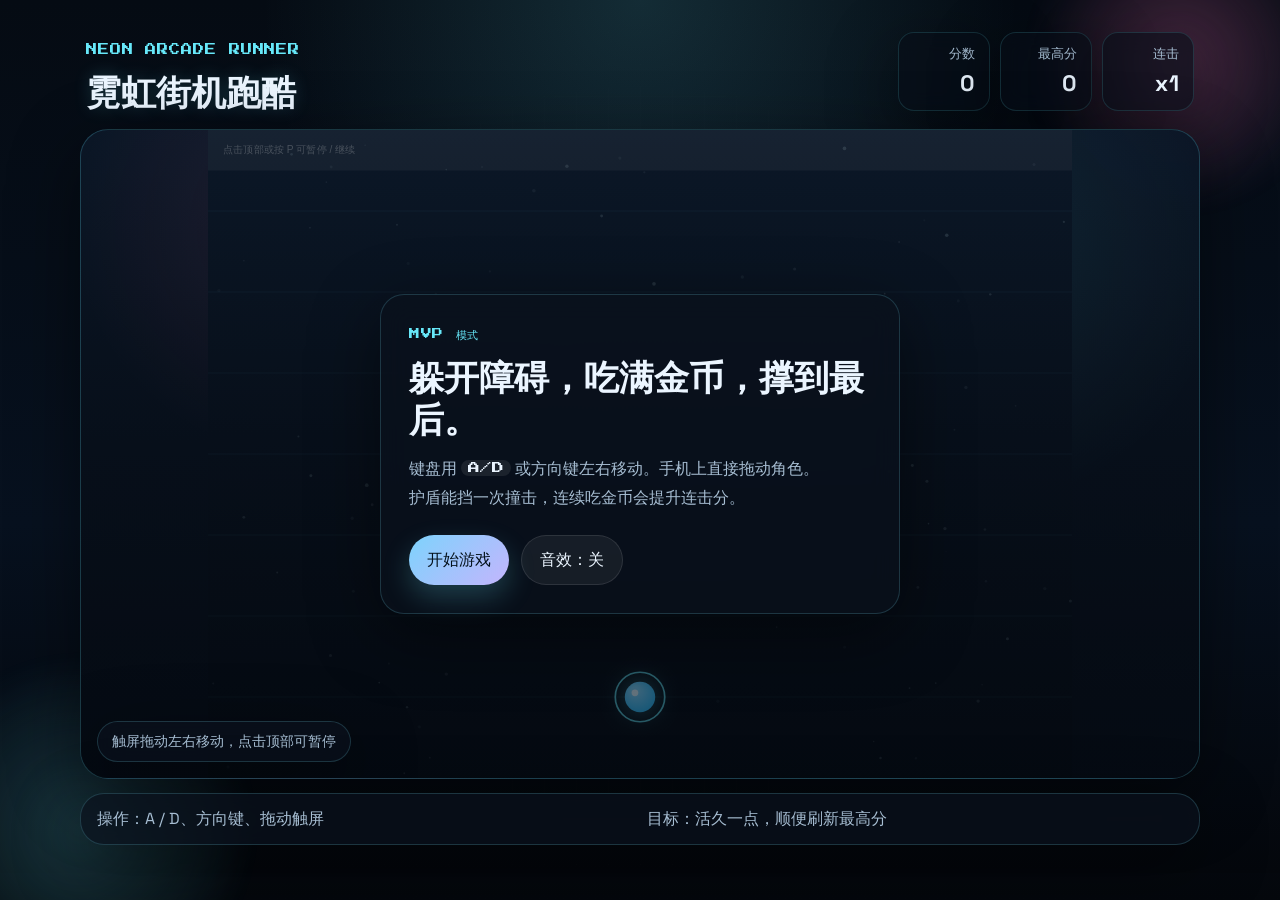
==== index.html @ 7bfcde48 "neon arcade runner" ====
<!doctype html>
<html lang="zh-CN">
  <head>
    <meta charset="UTF-8" />
    <meta name="viewport" content="width=device-width, initial-scale=1.0" />
    <title>霓虹街机跑酷</title>
    <meta
      name="description"
      content="一款轻量的网页小游戏：躲避障碍、收集金币、挑战最高分。"
    />
    <link rel="preconnect" href="https://fonts.googleapis.com" />
    <link rel="preconnect" href="https://fonts.gstatic.com" crossorigin />
    <link
      href="https://fonts.googleapis.com/css2?family=Space+Grotesk:wght@400;500;700&family=Press+Start+2P&display=swap"
      rel="stylesheet"
    />
    <link rel="stylesheet" href="./styles.css" />
    <script defer src="./main.js"></script>
  </head>
  <body>
    <div class="bg-orb orb-a"></div>
    <div class="bg-orb orb-b"></div>
    <div class="bg-grid"></div>

    <main class="shell">
      <section class="hud">
        <div>
          <p class="eyebrow">Neon Arcade Runner</p>
          <h1>霓虹街机跑酷</h1>
        </div>

        <div class="stats">
          <div class="stat">
            <span>分数</span>
            <strong id="score">0</strong>
          </div>
          <div class="stat">
            <span>最高分</span>
            <strong id="best-score">0</strong>
          </div>
          <div class="stat">
            <span>连击</span>
            <strong id="combo">x1</strong>
          </div>
        </div>
      </section>

      <section class="stage">
        <canvas id="game-canvas" aria-label="霓虹街机跑酷游戏画布"></canvas>

        <div class="overlay overlay-visible" id="start-screen">
          <div class="panel glass">
            <p class="panel-tag">MVP 模式</p>
            <h2>躲开障碍，吃满金币，撑到最后。</h2>
            <p class="panel-copy">
              键盘用 <code>A/D</code> 或方向键左右移动。手机上直接拖动角色。
              护盾能挡一次撞击，连续吃金币会提升连击分。
            </p>
            <div class="panel-actions">
              <button class="primary" id="start-button">开始游戏</button>
              <button class="secondary" id="mute-button" type="button">音效：关</button>
            </div>
          </div>
        </div>

        <div class="overlay" id="game-over-screen">
          <div class="panel glass">
            <p class="panel-tag danger">游戏结束</p>
            <h2>这局结束得很快，再来一次。</h2>
            <p class="panel-copy">
              你这局拿到了 <span id="final-score">0</span> 分，最高分仍然是
              <span id="final-best">0</span> 分。
            </p>
            <div class="panel-actions">
              <button class="primary" id="restart-button">再来一局</button>
              <button class="secondary" id="back-button" type="button">返回说明</button>
            </div>
          </div>
        </div>

        <div class="mobile-tip glass">
          触屏拖动左右移动，点击顶部可暂停
        </div>
      </section>

      <section class="footer-hints glass">
        <div>操作：A / D、方向键、拖动触屏</div>
        <div>目标：活久一点，顺便刷新最高分</div>
      </section>
    </main>
  </body>
</html>
---- styles.css ----
:root {
  color-scheme: dark;
  --bg: #07111f;
  --bg-2: #0d1b2d;
  --panel: rgba(10, 17, 29, 0.72);
  --panel-border: rgba(125, 231, 255, 0.18);
  --text: #ebf5ff;
  --muted: #a7bed3;
  --accent: #67e8f9;
  --accent-2: #f472b6;
  --danger: #fb7185;
  --shadow: 0 20px 70px rgba(0, 0, 0, 0.45);
}

* {
  box-sizing: border-box;
}

html,
body {
  margin: 0;
  min-height: 100%;
  background:
    radial-gradient(circle at top, rgba(103, 232, 249, 0.15), transparent 35%),
    linear-gradient(180deg, #050b13 0%, var(--bg) 60%, #04070c 100%);
  color: var(--text);
  font-family: "Space Grotesk", system-ui, sans-serif;
}

body {
  overflow-x: hidden;
}

button {
  font: inherit;
  cursor: pointer;
}

.shell {
  position: relative;
  z-index: 1;
  width: min(1120px, calc(100vw - 24px));
  margin: 0 auto;
  padding: 20px 0 28px;
}

.hud {
  display: flex;
  align-items: end;
  justify-content: space-between;
  gap: 16px;
  padding: 12px 6px 18px;
}

.eyebrow {
  margin: 0 0 10px;
  color: var(--accent);
  font-family: "Press Start 2P", monospace;
  font-size: 0.7rem;
  letter-spacing: 0.08em;
  text-transform: uppercase;
}

h1,
h2,
p {
  margin: 0;
}

h1 {
  font-family: "Press Start 2P", monospace;
  font-size: clamp(1.25rem, 3vw, 2.2rem);
  line-height: 1.3;
  text-shadow: 0 0 18px rgba(103, 232, 249, 0.2);
}

.stats {
  display: grid;
  grid-template-columns: repeat(3, minmax(92px, 1fr));
  gap: 10px;
}

.stat {
  padding: 12px 14px;
  border: 1px solid rgba(103, 232, 249, 0.15);
  border-radius: 16px;
  background: rgba(8, 14, 23, 0.62);
  backdrop-filter: blur(10px);
  box-shadow: var(--shadow);
  text-align: right;
}

.stat span {
  display: block;
  margin-bottom: 6px;
  color: var(--muted);
  font-size: 0.8rem;
}

.stat strong {
  font-size: 1.4rem;
  letter-spacing: 0.02em;
}

.stage {
  position: relative;
  min-height: min(72vh, 820px);
  border: 1px solid rgba(103, 232, 249, 0.2);
  border-radius: 28px;
  overflow: hidden;
  background:
    radial-gradient(circle at 20% 15%, rgba(244, 114, 182, 0.12), transparent 22%),
    radial-gradient(circle at 80% 20%, rgba(103, 232, 249, 0.1), transparent 24%),
    linear-gradient(180deg, rgba(13, 27, 45, 0.95), rgba(6, 11, 20, 0.98));
  box-shadow: var(--shadow);
}

#game-canvas {
  display: block;
  width: 100%;
  height: min(72vh, 820px);
  touch-action: none;
}

.overlay {
  position: absolute;
  inset: 0;
  display: grid;
  place-items: center;
  padding: 20px;
  opacity: 0;
  pointer-events: none;
  transition: opacity 180ms ease;
  background: linear-gradient(180deg, rgba(4, 10, 18, 0.2), rgba(4, 10, 18, 0.6));
}

.overlay-visible {
  opacity: 1;
  pointer-events: auto;
}

.glass {
  border: 1px solid var(--panel-border);
  border-radius: 24px;
  background: var(--panel);
  backdrop-filter: blur(14px);
  box-shadow: var(--shadow);
}

.panel {
  width: min(520px, 100%);
  padding: 28px;
}

.panel-tag {
  display: inline-block;
  margin-bottom: 14px;
  color: var(--accent);
  font-family: "Press Start 2P", monospace;
  font-size: 0.68rem;
  letter-spacing: 0.06em;
}

.panel-tag.danger {
  color: var(--danger);
}

.panel h2 {
  font-size: clamp(1.4rem, 4vw, 2.2rem);
  line-height: 1.2;
}

.panel-copy {
  margin-top: 14px;
  color: var(--muted);
  line-height: 1.8;
}

.panel-copy code {
  padding: 2px 7px;
  border-radius: 999px;
  background: rgba(255, 255, 255, 0.08);
  color: var(--text);
  font-family: "Press Start 2P", monospace;
  font-size: 0.74em;
}

.panel-actions {
  display: flex;
  gap: 12px;
  flex-wrap: wrap;
  margin-top: 22px;
}

.primary,
.secondary {
  border: 0;
  border-radius: 999px;
  padding: 13px 18px;
  transition:
    transform 140ms ease,
    box-shadow 140ms ease,
    background 140ms ease;
}

.primary {
  color: #04111b;
  background: linear-gradient(135deg, #7dd3fc, #c4b5fd);
  box-shadow: 0 12px 28px rgba(103, 232, 249, 0.22);
}

.secondary {
  color: var(--text);
  background: rgba(255, 255, 255, 0.06);
  border: 1px solid rgba(255, 255, 255, 0.1);
}

.primary:hover,
.secondary:hover {
  transform: translateY(-1px);
}

.mobile-tip {
  position: absolute;
  left: 16px;
  bottom: 16px;
  padding: 10px 14px;
  color: var(--muted);
  font-size: 0.9rem;
}

.footer-hints {
  display: grid;
  grid-template-columns: repeat(2, minmax(0, 1fr));
  gap: 14px;
  margin-top: 14px;
  padding: 14px 16px;
  color: var(--muted);
}

.bg-orb {
  position: fixed;
  z-index: 0;
  border-radius: 50%;
  filter: blur(16px);
  opacity: 0.8;
  pointer-events: none;
}

.orb-a {
  top: -80px;
  right: -40px;
  width: 280px;
  height: 280px;
  background: radial-gradient(circle, rgba(244, 114, 182, 0.35), rgba(244, 114, 182, 0.05) 65%, transparent 100%);
}

.orb-b {
  left: -80px;
  bottom: -90px;
  width: 320px;
  height: 320px;
  background: radial-gradient(circle, rgba(103, 232, 249, 0.26), rgba(103, 232, 249, 0.05) 66%, transparent 100%);
}

.bg-grid {
  position: fixed;
  inset: 0;
  z-index: 0;
  pointer-events: none;
  opacity: 0.18;
  background-image:
    linear-gradient(rgba(255, 255, 255, 0.06) 1px, transparent 1px),
    linear-gradient(90deg, rgba(255, 255, 255, 0.06) 1px, transparent 1px);
  background-size: 32px 32px;
  mask-image: radial-gradient(circle at center, black 30%, transparent 85%);
}

@media (max-width: 780px) {
  .hud {
    display: block;
  }

  .stats {
    grid-template-columns: repeat(3, minmax(0, 1fr));
    margin-top: 14px;
  }

  .footer-hints {
    grid-template-columns: 1fr;
  }

  .panel {
    padding: 22px;
  }
}

@media (max-width: 560px) {
  .shell {
    width: min(100vw - 16px, 1120px);
    padding-top: 12px;
  }

  .stats {
    gap: 8px;
  }

  .stat {
    padding: 10px 12px;
  }

  .mobile-tip {
    font-size: 0.78rem;
  }
}
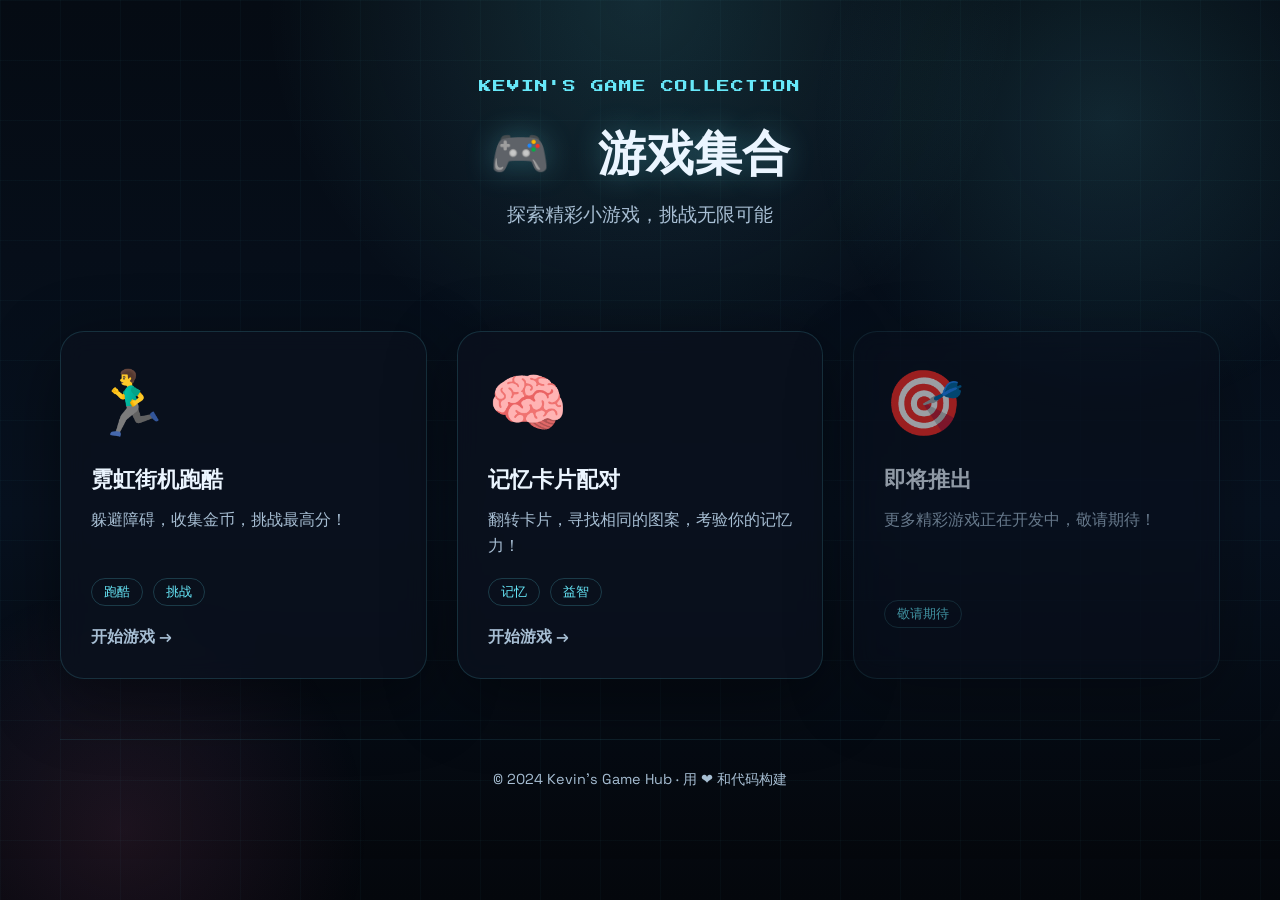
==== commit d74af647: "更新项目结构：添加游戏平台首页和记忆配对游戏" ====
--- a/index.html
+++ b/index.html
@@ -3,10 +3,10 @@
   <head>
     <meta charset="UTF-8" />
     <meta name="viewport" content="width=device-width, initial-scale=1.0" />
-    <title>霓虹街机跑酷</title>
+    <title>Kevin's Game Hub - 游戏集合</title>
     <meta
       name="description"
-      content="一款轻量的网页小游戏：躲避障碍、收集金币、挑战最高分。"
+      content="探索多种好玩的小游戏，挑战自我，享受快乐时光。"
     />
     <link rel="preconnect" href="https://fonts.googleapis.com" />
     <link rel="preconnect" href="https://fonts.gstatic.com" crossorigin />
@@ -14,8 +14,7 @@
       href="https://fonts.googleapis.com/css2?family=Space+Grotesk:wght@400;500;700&family=Press+Start+2P&display=swap"
       rel="stylesheet"
     />
-    <link rel="stylesheet" href="./styles.css" />
-    <script defer src="./main.js"></script>
+    <link rel="stylesheet" href="styles.css" />
   </head>
   <body>
     <div class="bg-orb orb-a"></div>
@@ -23,70 +22,51 @@
     <div class="bg-grid"></div>
 
     <main class="shell">
-      <section class="hud">
-        <div>
-          <p class="eyebrow">Neon Arcade Runner</p>
-          <h1>霓虹街机跑酷</h1>
-        </div>
+      <header class="hero">
+        <p class="eyebrow">Kevin's Game Collection</p>
+        <h1>🎮 游戏集合</h1>
+        <p class="subtitle">探索精彩小游戏，挑战无限可能</p>
+      </header>
 
-        <div class="stats">
-          <div class="stat">
-            <span>分数</span>
-            <strong id="score">0</strong>
+      <section class="games-grid">
+        <!-- 霓虹跑酷 -->
+        <a href="games/neon-runner/index.html" class="game-card">
+          <div class="card-icon">🏃‍♂️</div>
+          <h2>霓虹街机跑酷</h2>
+          <p>躲避障碍，收集金币，挑战最高分！</p>
+          <div class="card-tags">
+            <span class="tag">跑酷</span>
+            <span class="tag">挑战</span>
           </div>
-          <div class="stat">
-            <span>最高分</span>
-            <strong id="best-score">0</strong>
+          <span class="play-btn">开始游戏 →</span>
+        </a>
+
+        <!-- 记忆配对 -->
+        <a href="games/memory-match/index.html" class="game-card">
+          <div class="card-icon">🧠</div>
+          <h2>记忆卡片配对</h2>
+          <p>翻转卡片，寻找相同的图案，考验你的记忆力！</p>
+          <div class="card-tags">
+            <span class="tag">记忆</span>
+            <span class="tag">益智</span>
           </div>
-          <div class="stat">
-            <span>连击</span>
-            <strong id="combo">x1</strong>
+          <span class="play-btn">开始游戏 →</span>
+        </a>
+
+        <!-- 更多游戏占位 -->
+        <div class="game-card coming-soon">
+          <div class="card-icon">🎯</div>
+          <h2>即将推出</h2>
+          <p>更多精彩游戏正在开发中，敬请期待！</p>
+          <div class="card-tags">
+            <span class="tag">敬请期待</span>
           </div>
         </div>
       </section>
 
-      <section class="stage">
-        <canvas id="game-canvas" aria-label="霓虹街机跑酷游戏画布"></canvas>
-
-        <div class="overlay overlay-visible" id="start-screen">
-          <div class="panel glass">
-            <p class="panel-tag">MVP 模式</p>
-            <h2>躲开障碍，吃满金币，撑到最后。</h2>
-            <p class="panel-copy">
-              键盘用 <code>A/D</code> 或方向键左右移动。手机上直接拖动角色。
-              护盾能挡一次撞击，连续吃金币会提升连击分。
-            </p>
-            <div class="panel-actions">
-              <button class="primary" id="start-button">开始游戏</button>
-              <button class="secondary" id="mute-button" type="button">音效：关</button>
-            </div>
-          </div>
-        </div>
-
-        <div class="overlay" id="game-over-screen">
-          <div class="panel glass">
-            <p class="panel-tag danger">游戏结束</p>
-            <h2>这局结束得很快，再来一次。</h2>
-            <p class="panel-copy">
-              你这局拿到了 <span id="final-score">0</span> 分，最高分仍然是
-              <span id="final-best">0</span> 分。
-            </p>
-            <div class="panel-actions">
-              <button class="primary" id="restart-button">再来一局</button>
-              <button class="secondary" id="back-button" type="button">返回说明</button>
-            </div>
-          </div>
-        </div>
-
-        <div class="mobile-tip glass">
-          触屏拖动左右移动，点击顶部可暂停
-        </div>
-      </section>
-
-      <section class="footer-hints glass">
-        <div>操作：A / D、方向键、拖动触屏</div>
-        <div>目标：活久一点，顺便刷新最高分</div>
-      </section>
+      <footer class="footer">
+        <p>© 2024 Kevin's Game Hub · 用 ❤️ 和代码构建</p>
+      </footer>
     </main>
   </body>
 </html>
--- a/styles.css
+++ b/styles.css
@@ -31,285 +31,206 @@
   overflow-x: hidden;
 }
 
-button {
-  font: inherit;
-  cursor: pointer;
-}
-
 .shell {
   position: relative;
   z-index: 1;
-  width: min(1120px, calc(100vw - 24px));
+  width: min(1200px, calc(100vw - 24px));
   margin: 0 auto;
-  padding: 20px 0 28px;
-}
-
-.hud {
-  display: flex;
-  align-items: end;
-  justify-content: space-between;
-  gap: 16px;
-  padding: 12px 6px 18px;
+  padding: 40px 20px;
+}
+
+/* Hero Section */
+.hero {
+  text-align: center;
+  margin-bottom: 60px;
+  padding: 40px 20px;
 }
 
 .eyebrow {
-  margin: 0 0 10px;
+  margin: 0 0 20px;
   color: var(--accent);
   font-family: "Press Start 2P", monospace;
-  font-size: 0.7rem;
+  font-size: 0.8rem;
   letter-spacing: 0.08em;
   text-transform: uppercase;
 }
 
-h1,
-h2,
-p {
+h1 {
+  margin: 0 0 20px;
+  font-family: "Press Start 2P", monospace;
+  font-size: clamp(1.5rem, 5vw, 3rem);
+  line-height: 1.4;
+  text-shadow: 0 0 30px rgba(103, 232, 249, 0.3);
+}
+
+.subtitle {
   margin: 0;
-}
-
-h1 {
-  font-family: "Press Start 2P", monospace;
-  font-size: clamp(1.25rem, 3vw, 2.2rem);
-  line-height: 1.3;
-  text-shadow: 0 0 18px rgba(103, 232, 249, 0.2);
-}
-
-.stats {
+  color: var(--muted);
+  font-size: 1.2rem;
+  line-height: 1.6;
+}
+
+/* Games Grid */
+.games-grid {
   display: grid;
-  grid-template-columns: repeat(3, minmax(92px, 1fr));
+  grid-template-columns: repeat(auto-fit, minmax(300px, 1fr));
+  gap: 30px;
+  margin-bottom: 60px;
+}
+
+/* Game Card */
+.game-card {
+  position: relative;
+  display: flex;
+  flex-direction: column;
+  padding: 30px;
+  border: 1px solid rgba(103, 232, 249, 0.15);
+  border-radius: 24px;
+  background: rgba(10, 17, 29, 0.8);
+  backdrop-filter: blur(12px);
+  box-shadow: var(--shadow);
+  text-decoration: none;
+  color: inherit;
+  transition: all 0.3s ease;
+}
+
+.game-card:hover {
+  transform: translateY(-8px);
+  border-color: var(--accent);
+  box-shadow:
+    var(--shadow),
+    0 0 30px rgba(103, 232, 249, 0.15);
+}
+
+.game-card:hover .play-btn {
+  color: var(--accent);
+}
+
+.game-card:hover .card-icon {
+  transform: scale(1.1);
+}
+
+.card-icon {
+  font-size: 4rem;
+  margin-bottom: 20px;
+  transition: transform 0.3s ease;
+}
+
+.game-card h2 {
+  margin: 0 0 12px;
+  font-size: 1.4rem;
+  font-weight: 700;
+}
+
+.game-card p {
+  margin: 0 0 20px;
+  color: var(--muted);
+  line-height: 1.6;
+  flex-grow: 1;
+}
+
+.card-tags {
+  display: flex;
   gap: 10px;
-}
-
-.stat {
-  padding: 12px 14px;
-  border: 1px solid rgba(103, 232, 249, 0.15);
-  border-radius: 16px;
-  background: rgba(8, 14, 23, 0.62);
-  backdrop-filter: blur(10px);
+  flex-wrap: wrap;
+  margin-bottom: 20px;
+}
+
+.tag {
+  padding: 4px 12px;
+  border: 1px solid rgba(103, 232, 249, 0.2);
+  border-radius: 999px;
+  color: var(--accent);
+  font-size: 0.8rem;
+  font-weight: 500;
+}
+
+.play-btn {
+  color: var(--muted);
+  font-weight: 600;
+  transition: color 0.3s ease;
+}
+
+/* Coming Soon Card */
+.coming-soon {
+  opacity: 0.6;
+  cursor: default;
+}
+
+.coming-soon:hover {
+  transform: none;
+  border-color: rgba(103, 232, 249, 0.15);
   box-shadow: var(--shadow);
-  text-align: right;
-}
-
-.stat span {
-  display: block;
-  margin-bottom: 6px;
-  color: var(--muted);
-  font-size: 0.8rem;
-}
-
-.stat strong {
-  font-size: 1.4rem;
-  letter-spacing: 0.02em;
-}
-
-.stage {
-  position: relative;
-  min-height: min(72vh, 820px);
-  border: 1px solid rgba(103, 232, 249, 0.2);
-  border-radius: 28px;
-  overflow: hidden;
-  background:
-    radial-gradient(circle at 20% 15%, rgba(244, 114, 182, 0.12), transparent 22%),
-    radial-gradient(circle at 80% 20%, rgba(103, 232, 249, 0.1), transparent 24%),
-    linear-gradient(180deg, rgba(13, 27, 45, 0.95), rgba(6, 11, 20, 0.98));
-  box-shadow: var(--shadow);
-}
-
-#game-canvas {
-  display: block;
-  width: 100%;
-  height: min(72vh, 820px);
-  touch-action: none;
-}
-
-.overlay {
-  position: absolute;
-  inset: 0;
-  display: grid;
-  place-items: center;
-  padding: 20px;
-  opacity: 0;
-  pointer-events: none;
-  transition: opacity 180ms ease;
-  background: linear-gradient(180deg, rgba(4, 10, 18, 0.2), rgba(4, 10, 18, 0.6));
-}
-
-.overlay-visible {
-  opacity: 1;
-  pointer-events: auto;
-}
-
-.glass {
-  border: 1px solid var(--panel-border);
-  border-radius: 24px;
-  background: var(--panel);
-  backdrop-filter: blur(14px);
-  box-shadow: var(--shadow);
-}
-
-.panel {
-  width: min(520px, 100%);
-  padding: 28px;
-}
-
-.panel-tag {
-  display: inline-block;
-  margin-bottom: 14px;
-  color: var(--accent);
-  font-family: "Press Start 2P", monospace;
-  font-size: 0.68rem;
-  letter-spacing: 0.06em;
-}
-
-.panel-tag.danger {
-  color: var(--danger);
-}
-
-.panel h2 {
-  font-size: clamp(1.4rem, 4vw, 2.2rem);
-  line-height: 1.2;
-}
-
-.panel-copy {
-  margin-top: 14px;
-  color: var(--muted);
-  line-height: 1.8;
-}
-
-.panel-copy code {
-  padding: 2px 7px;
-  border-radius: 999px;
-  background: rgba(255, 255, 255, 0.08);
-  color: var(--text);
-  font-family: "Press Start 2P", monospace;
-  font-size: 0.74em;
-}
-
-.panel-actions {
-  display: flex;
-  gap: 12px;
-  flex-wrap: wrap;
-  margin-top: 22px;
-}
-
-.primary,
-.secondary {
-  border: 0;
-  border-radius: 999px;
-  padding: 13px 18px;
-  transition:
-    transform 140ms ease,
-    box-shadow 140ms ease,
-    background 140ms ease;
-}
-
-.primary {
-  color: #04111b;
-  background: linear-gradient(135deg, #7dd3fc, #c4b5fd);
-  box-shadow: 0 12px 28px rgba(103, 232, 249, 0.22);
-}
-
-.secondary {
-  color: var(--text);
-  background: rgba(255, 255, 255, 0.06);
-  border: 1px solid rgba(255, 255, 255, 0.1);
-}
-
-.primary:hover,
-.secondary:hover {
-  transform: translateY(-1px);
-}
-
-.mobile-tip {
-  position: absolute;
-  left: 16px;
-  bottom: 16px;
-  padding: 10px 14px;
+}
+
+/* Footer */
+.footer {
+  text-align: center;
+  padding: 30px 20px;
+  border-top: 1px solid rgba(103, 232, 249, 0.1);
+}
+
+.footer p {
+  margin: 0;
   color: var(--muted);
   font-size: 0.9rem;
 }
 
-.footer-hints {
-  display: grid;
-  grid-template-columns: repeat(2, minmax(0, 1fr));
-  gap: 14px;
-  margin-top: 14px;
-  padding: 14px 16px;
-  color: var(--muted);
-}
-
+/* Responsive */
+@media (max-width: 768px) {
+  .shell {
+    padding: 20px 12px;
+  }
+
+  .hero {
+    margin-bottom: 40px;
+    padding: 30px 10px;
+  }
+
+  .games-grid {
+    gap: 20px;
+  }
+
+  .game-card {
+    padding: 24px;
+  }
+
+  .card-icon {
+    font-size: 3rem;
+  }
+}
+
+/* Background Effects */
 .bg-orb {
   position: fixed;
+  border-radius: 50%;
+  pointer-events: none;
   z-index: 0;
-  border-radius: 50%;
-  filter: blur(16px);
-  opacity: 0.8;
-  pointer-events: none;
 }
 
 .orb-a {
-  top: -80px;
-  right: -40px;
-  width: 280px;
-  height: 280px;
-  background: radial-gradient(circle, rgba(244, 114, 182, 0.35), rgba(244, 114, 182, 0.05) 65%, transparent 100%);
+  top: -20%;
+  right: -10%;
+  width: 600px;
+  height: 600px;
+  background: radial-gradient(circle, rgba(103, 232, 249, 0.12), transparent 70%);
 }
 
 .orb-b {
-  left: -80px;
-  bottom: -90px;
-  width: 320px;
-  height: 320px;
-  background: radial-gradient(circle, rgba(103, 232, 249, 0.26), rgba(103, 232, 249, 0.05) 66%, transparent 100%);
+  bottom: -20%;
+  left: -10%;
+  width: 500px;
+  height: 500px;
+  background: radial-gradient(circle, rgba(244, 114, 182, 0.1), transparent 70%);
 }
 
 .bg-grid {
   position: fixed;
   inset: 0;
+  background-image:
+    linear-gradient(rgba(103, 232, 249, 0.03) 1px, transparent 1px),
+    linear-gradient(90deg, rgba(103, 232, 249, 0.03) 1px, transparent 1px);
+  background-size: 60px 60px;
+  pointer-events: none;
   z-index: 0;
-  pointer-events: none;
-  opacity: 0.18;
-  background-image:
-    linear-gradient(rgba(255, 255, 255, 0.06) 1px, transparent 1px),
-    linear-gradient(90deg, rgba(255, 255, 255, 0.06) 1px, transparent 1px);
-  background-size: 32px 32px;
-  mask-image: radial-gradient(circle at center, black 30%, transparent 85%);
-}
-
-@media (max-width: 780px) {
-  .hud {
-    display: block;
-  }
-
-  .stats {
-    grid-template-columns: repeat(3, minmax(0, 1fr));
-    margin-top: 14px;
-  }
-
-  .footer-hints {
-    grid-template-columns: 1fr;
-  }
-
-  .panel {
-    padding: 22px;
-  }
-}
-
-@media (max-width: 560px) {
-  .shell {
-    width: min(100vw - 16px, 1120px);
-    padding-top: 12px;
-  }
-
-  .stats {
-    gap: 8px;
-  }
-
-  .stat {
-    padding: 10px 12px;
-  }
-
-  .mobile-tip {
-    font-size: 0.78rem;
-  }
-}
+}
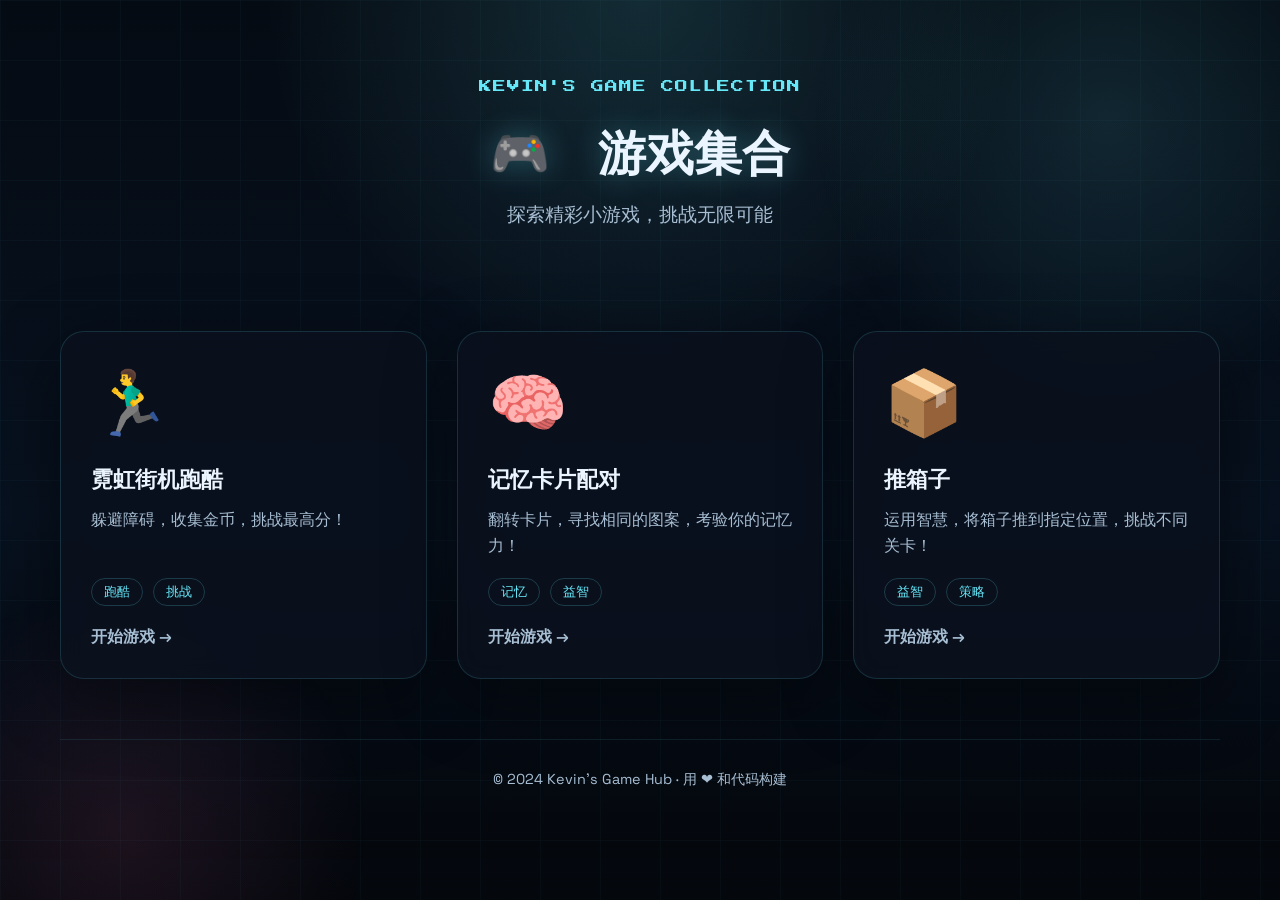
==== commit be5bc5ab: "Add Sokoban (推箱子) game with 5 levels" ====
--- a/index.html
+++ b/index.html
@@ -53,15 +53,17 @@
           <span class="play-btn">开始游戏 →</span>
         </a>
 
-        <!-- 更多游戏占位 -->
-        <div class="game-card coming-soon">
-          <div class="card-icon">🎯</div>
-          <h2>即将推出</h2>
-          <p>更多精彩游戏正在开发中，敬请期待！</p>
+        <!-- 推箱子 -->
+        <a href="games/sokoban/index.html" class="game-card">
+          <div class="card-icon">📦</div>
+          <h2>推箱子</h2>
+          <p>运用智慧，将箱子推到指定位置，挑战不同关卡！</p>
           <div class="card-tags">
-            <span class="tag">敬请期待</span>
+            <span class="tag">益智</span>
+            <span class="tag">策略</span>
           </div>
-        </div>
+          <span class="play-btn">开始游戏 →</span>
+        </a>
       </section>
 
       <footer class="footer">
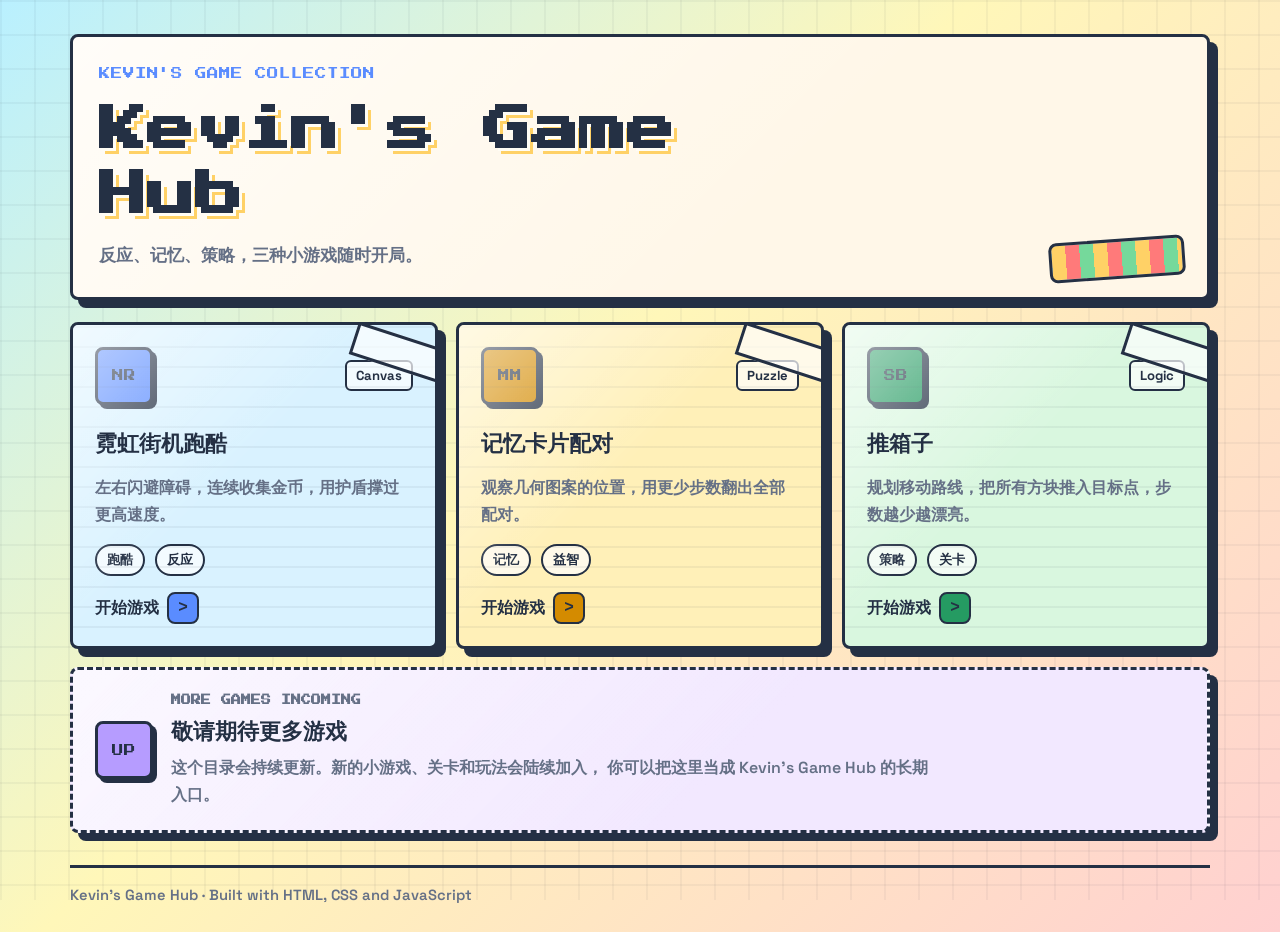
==== commit 9d7ce2f6: "Apply cartoon game hub redesign" ====
--- a/index.html
+++ b/index.html
@@ -6,7 +6,7 @@
     <title>Kevin's Game Hub - 游戏集合</title>
     <meta
       name="description"
-      content="探索多种好玩的小游戏，挑战自我，享受快乐时光。"
+      content="探索多种轻量网页小游戏，挑战反应、记忆和策略。"
     />
     <link rel="preconnect" href="https://fonts.googleapis.com" />
     <link rel="preconnect" href="https://fonts.gstatic.com" crossorigin />
@@ -14,60 +14,76 @@
       href="https://fonts.googleapis.com/css2?family=Space+Grotesk:wght@400;500;700&family=Press+Start+2P&display=swap"
       rel="stylesheet"
     />
-    <link rel="stylesheet" href="styles.css" />
+    <link rel="stylesheet" href="styles.css?v=20260607-5" />
   </head>
   <body>
-    <div class="bg-orb orb-a"></div>
-    <div class="bg-orb orb-b"></div>
-    <div class="bg-grid"></div>
+    <div class="bg-grid" aria-hidden="true"></div>
 
     <main class="shell">
       <header class="hero">
         <p class="eyebrow">Kevin's Game Collection</p>
-        <h1>🎮 游戏集合</h1>
-        <p class="subtitle">探索精彩小游戏，挑战无限可能</p>
+        <h1>Kevin's Game Hub</h1>
+        <p class="subtitle">反应、记忆、策略，三种小游戏随时开局。</p>
       </header>
 
-      <section class="games-grid">
-        <!-- 霓虹跑酷 -->
-        <a href="games/neon-runner/index.html" class="game-card">
-          <div class="card-icon">🏃‍♂️</div>
+      <section class="games-grid" aria-label="游戏列表">
+        <a href="games/neon-runner/index.html" class="game-card runner-card">
+          <div class="card-top">
+            <div class="card-mark" aria-hidden="true">NR</div>
+            <span class="card-type">Canvas</span>
+          </div>
           <h2>霓虹街机跑酷</h2>
-          <p>躲避障碍，收集金币，挑战最高分！</p>
+          <p>左右闪避障碍，连续收集金币，用护盾撑过更高速度。</p>
           <div class="card-tags">
             <span class="tag">跑酷</span>
-            <span class="tag">挑战</span>
+            <span class="tag">反应</span>
           </div>
-          <span class="play-btn">开始游戏 →</span>
+          <span class="play-btn">开始游戏</span>
         </a>
 
-        <!-- 记忆配对 -->
-        <a href="games/memory-match/index.html" class="game-card">
-          <div class="card-icon">🧠</div>
+        <a href="games/memory-match/index.html" class="game-card memory-card">
+          <div class="card-top">
+            <div class="card-mark" aria-hidden="true">MM</div>
+            <span class="card-type">Puzzle</span>
+          </div>
           <h2>记忆卡片配对</h2>
-          <p>翻转卡片，寻找相同的图案，考验你的记忆力！</p>
+          <p>观察几何图案的位置，用更少步数翻出全部配对。</p>
           <div class="card-tags">
             <span class="tag">记忆</span>
             <span class="tag">益智</span>
           </div>
-          <span class="play-btn">开始游戏 →</span>
+          <span class="play-btn">开始游戏</span>
         </a>
 
-        <!-- 推箱子 -->
-        <a href="games/sokoban/index.html" class="game-card">
-          <div class="card-icon">📦</div>
+        <a href="games/sokoban/index.html" class="game-card sokoban-card">
+          <div class="card-top">
+            <div class="card-mark" aria-hidden="true">SB</div>
+            <span class="card-type">Logic</span>
+          </div>
           <h2>推箱子</h2>
-          <p>运用智慧，将箱子推到指定位置，挑战不同关卡！</p>
+          <p>规划移动路线，把所有方块推入目标点，步数越少越漂亮。</p>
           <div class="card-tags">
-            <span class="tag">益智</span>
             <span class="tag">策略</span>
+            <span class="tag">关卡</span>
           </div>
-          <span class="play-btn">开始游戏 →</span>
+          <span class="play-btn">开始游戏</span>
         </a>
       </section>
 
+      <section class="coming-soon-panel" aria-label="更多游戏更新提示">
+        <div class="coming-mark" aria-hidden="true">UP</div>
+        <div class="coming-copy">
+          <p class="coming-kicker">More Games Incoming</p>
+          <h2>敬请期待更多游戏</h2>
+          <p>
+            这个目录会持续更新。新的小游戏、关卡和玩法会陆续加入，
+            你可以把这里当成 Kevin's Game Hub 的长期入口。
+          </p>
+        </div>
+      </section>
+
       <footer class="footer">
-        <p>© 2024 Kevin's Game Hub · 用 ❤️ 和代码构建</p>
+        <p>Kevin's Game Hub · Built with HTML, CSS and JavaScript</p>
       </footer>
     </main>
   </body>
--- a/styles.css
+++ b/styles.css
@@ -1,15 +1,18 @@
 :root {
   color-scheme: dark;
-  --bg: #07111f;
-  --bg-2: #0d1b2d;
-  --panel: rgba(10, 17, 29, 0.72);
-  --panel-border: rgba(125, 231, 255, 0.18);
-  --text: #ebf5ff;
-  --muted: #a7bed3;
-  --accent: #67e8f9;
-  --accent-2: #f472b6;
-  --danger: #fb7185;
-  --shadow: 0 20px 70px rgba(0, 0, 0, 0.45);
+  --bg: #081018;
+  --bg-2: #101923;
+  --surface: rgba(14, 22, 32, 0.82);
+  --surface-strong: rgba(18, 28, 40, 0.94);
+  --border: rgba(210, 225, 240, 0.14);
+  --text: #edf6ff;
+  --muted: #99a9b8;
+  --cyan: #5eead4;
+  --amber: #fbbf24;
+  --rose: #fb7185;
+  --violet: #a78bfa;
+  --green: #34d399;
+  --shadow: 0 22px 60px rgba(0, 0, 0, 0.34);
 }
 
 * {
@@ -20,10 +23,11 @@
 body {
   margin: 0;
   min-height: 100%;
-  background:
-    radial-gradient(circle at top, rgba(103, 232, 249, 0.15), transparent 35%),
-    linear-gradient(180deg, #050b13 0%, var(--bg) 60%, #04070c 100%);
   color: var(--text);
+  background:
+    linear-gradient(135deg, rgba(94, 234, 212, 0.08), transparent 34%),
+    linear-gradient(225deg, rgba(251, 191, 36, 0.08), transparent 36%),
+    linear-gradient(180deg, #061018 0%, var(--bg) 58%, #04080d 100%);
   font-family: "Space Grotesk", system-ui, sans-serif;
 }
 
@@ -34,203 +38,521 @@
 .shell {
   position: relative;
   z-index: 1;
-  width: min(1200px, calc(100vw - 24px));
+  width: min(1140px, calc(100vw - 28px));
   margin: 0 auto;
-  padding: 40px 20px;
-}
-
-/* Hero Section */
+  padding: 42px 0 28px;
+}
+
 .hero {
-  text-align: center;
-  margin-bottom: 60px;
-  padding: 40px 20px;
+  display: grid;
+  gap: 14px;
+  margin-bottom: 32px;
 }
 
 .eyebrow {
-  margin: 0 0 20px;
-  color: var(--accent);
+  margin: 0;
+  color: var(--cyan);
   font-family: "Press Start 2P", monospace;
-  font-size: 0.8rem;
-  letter-spacing: 0.08em;
+  font-size: 0.72rem;
+  line-height: 1.8;
   text-transform: uppercase;
 }
 
 h1 {
-  margin: 0 0 20px;
+  margin: 0;
+  max-width: 760px;
   font-family: "Press Start 2P", monospace;
-  font-size: clamp(1.5rem, 5vw, 3rem);
-  line-height: 1.4;
-  text-shadow: 0 0 30px rgba(103, 232, 249, 0.3);
+  font-size: 3rem;
+  line-height: 1.35;
 }
 
 .subtitle {
-  margin: 0;
-  color: var(--muted);
-  font-size: 1.2rem;
-  line-height: 1.6;
-}
-
-/* Games Grid */
+  max-width: 640px;
+  margin: 0;
+  color: var(--muted);
+  font-size: 1.08rem;
+  line-height: 1.7;
+}
+
 .games-grid {
   display: grid;
-  grid-template-columns: repeat(auto-fit, minmax(300px, 1fr));
-  gap: 30px;
-  margin-bottom: 60px;
-}
-
-/* Game Card */
+  grid-template-columns: repeat(3, minmax(0, 1fr));
+  gap: 16px;
+  margin-bottom: 16px;
+}
+
 .game-card {
   position: relative;
   display: flex;
+  min-height: 330px;
   flex-direction: column;
-  padding: 30px;
-  border: 1px solid rgba(103, 232, 249, 0.15);
-  border-radius: 24px;
-  background: rgba(10, 17, 29, 0.8);
-  backdrop-filter: blur(12px);
+  gap: 16px;
+  padding: 22px;
+  overflow: hidden;
+  border: 1px solid var(--border);
+  border-radius: 8px;
+  color: inherit;
+  background:
+    linear-gradient(180deg, rgba(255, 255, 255, 0.045), transparent 52%),
+    var(--surface);
   box-shadow: var(--shadow);
   text-decoration: none;
-  color: inherit;
-  transition: all 0.3s ease;
-}
-
-.game-card:hover {
-  transform: translateY(-8px);
-  border-color: var(--accent);
-  box-shadow:
-    var(--shadow),
-    0 0 30px rgba(103, 232, 249, 0.15);
-}
-
-.game-card:hover .play-btn {
-  color: var(--accent);
-}
-
-.game-card:hover .card-icon {
-  transform: scale(1.1);
-}
-
-.card-icon {
-  font-size: 4rem;
-  margin-bottom: 20px;
-  transition: transform 0.3s ease;
-}
-
-.game-card h2 {
-  margin: 0 0 12px;
-  font-size: 1.4rem;
-  font-weight: 700;
-}
-
-.game-card p {
-  margin: 0 0 20px;
-  color: var(--muted);
-  line-height: 1.6;
-  flex-grow: 1;
-}
-
+  transition:
+    transform 170ms ease,
+    border-color 170ms ease,
+    background 170ms ease;
+}
+
+.game-card::before {
+  position: absolute;
+  inset: 0;
+  pointer-events: none;
+  content: "";
+  opacity: 0.45;
+  background:
+    linear-gradient(90deg, transparent, rgba(255, 255, 255, 0.06), transparent),
+    repeating-linear-gradient(0deg, transparent 0 22px, rgba(255, 255, 255, 0.035) 23px 24px);
+}
+
+.game-card:hover,
+.game-card:focus-visible {
+  transform: translateY(-5px);
+  border-color: color-mix(in srgb, var(--accent-color), white 8%);
+  background:
+    linear-gradient(180deg, rgba(255, 255, 255, 0.07), transparent 52%),
+    var(--surface-strong);
+  outline: 0;
+}
+
+.runner-card {
+  --accent-color: var(--cyan);
+}
+
+.memory-card {
+  --accent-color: var(--amber);
+}
+
+.sokoban-card {
+  --accent-color: var(--green);
+}
+
+.card-top,
 .card-tags {
   display: flex;
+  align-items: center;
   gap: 10px;
   flex-wrap: wrap;
-  margin-bottom: 20px;
-}
-
+}
+
+.card-top {
+  justify-content: space-between;
+}
+
+.card-mark {
+  display: grid;
+  width: 58px;
+  height: 58px;
+  place-items: center;
+  border: 1px solid color-mix(in srgb, var(--accent-color), transparent 40%);
+  border-radius: 8px;
+  color: var(--accent-color);
+  background:
+    linear-gradient(135deg, color-mix(in srgb, var(--accent-color), transparent 78%), transparent),
+    rgba(255, 255, 255, 0.04);
+  font-family: "Press Start 2P", monospace;
+  font-size: 0.72rem;
+  line-height: 1;
+}
+
+.card-type,
 .tag {
-  padding: 4px 12px;
-  border: 1px solid rgba(103, 232, 249, 0.2);
+  border: 1px solid rgba(255, 255, 255, 0.12);
+  color: var(--muted);
+  background: rgba(255, 255, 255, 0.045);
+  font-size: 0.82rem;
+}
+
+.card-type {
+  padding: 5px 9px;
+  border-radius: 6px;
+}
+
+.tag {
+  padding: 5px 10px;
   border-radius: 999px;
-  color: var(--accent);
-  font-size: 0.8rem;
-  font-weight: 500;
+}
+
+.game-card h2 {
+  position: relative;
+  margin: 8px 0 0;
+  font-size: 1.28rem;
+}
+
+.game-card p {
+  position: relative;
+  flex: 1;
+  margin: 0;
+  color: var(--muted);
+  line-height: 1.7;
 }
 
 .play-btn {
-  color: var(--muted);
-  font-weight: 600;
-  transition: color 0.3s ease;
-}
-
-/* Coming Soon Card */
-.coming-soon {
-  opacity: 0.6;
-  cursor: default;
-}
-
-.coming-soon:hover {
-  transform: none;
-  border-color: rgba(103, 232, 249, 0.15);
+  position: relative;
+  display: inline-flex;
+  width: fit-content;
+  align-items: center;
+  gap: 8px;
+  margin-top: auto;
+  color: var(--accent-color);
+  font-weight: 700;
+}
+
+.play-btn::after {
+  content: ">";
+  font-family: ui-monospace, SFMono-Regular, Menlo, monospace;
+  transition: transform 160ms ease;
+}
+
+.game-card:hover .play-btn::after,
+.game-card:focus-visible .play-btn::after {
+  transform: translateX(4px);
+}
+
+.coming-soon-panel {
+  display: grid;
+  grid-template-columns: auto minmax(0, 1fr);
+  gap: 18px;
+  align-items: center;
+  margin-bottom: 32px;
+  padding: 22px;
+  border: 1px dashed rgba(237, 246, 255, 0.22);
+  border-radius: 8px;
+  background:
+    linear-gradient(90deg, rgba(94, 234, 212, 0.08), rgba(251, 191, 36, 0.06)),
+    rgba(255, 255, 255, 0.035);
   box-shadow: var(--shadow);
 }
 
-/* Footer */
+.coming-mark {
+  display: grid;
+  width: 58px;
+  height: 58px;
+  place-items: center;
+  border: 1px solid rgba(251, 191, 36, 0.42);
+  border-radius: 8px;
+  color: var(--amber);
+  background:
+    linear-gradient(135deg, rgba(251, 191, 36, 0.16), transparent),
+    rgba(255, 255, 255, 0.045);
+  font-family: "Press Start 2P", monospace;
+  font-size: 0.72rem;
+}
+
+.coming-copy {
+  display: grid;
+  gap: 8px;
+}
+
+.coming-kicker {
+  margin: 0;
+  color: var(--amber);
+  font-family: "Press Start 2P", monospace;
+  font-size: 0.62rem;
+  line-height: 1.8;
+  text-transform: uppercase;
+}
+
+.coming-copy h2 {
+  margin: 0;
+  font-size: 1.2rem;
+}
+
+.coming-copy p {
+  max-width: 760px;
+  margin: 0;
+  color: var(--muted);
+  line-height: 1.7;
+}
+
 .footer {
-  text-align: center;
-  padding: 30px 20px;
-  border-top: 1px solid rgba(103, 232, 249, 0.1);
+  padding: 18px 0 0;
+  border-top: 1px solid rgba(255, 255, 255, 0.09);
 }
 
 .footer p {
   margin: 0;
   color: var(--muted);
-  font-size: 0.9rem;
-}
-
-/* Responsive */
-@media (max-width: 768px) {
-  .shell {
-    padding: 20px 12px;
-  }
-
-  .hero {
-    margin-bottom: 40px;
-    padding: 30px 10px;
-  }
-
-  .games-grid {
-    gap: 20px;
-  }
-
-  .game-card {
-    padding: 24px;
-  }
-
-  .card-icon {
-    font-size: 3rem;
-  }
-}
-
-/* Background Effects */
-.bg-orb {
-  position: fixed;
-  border-radius: 50%;
-  pointer-events: none;
-  z-index: 0;
-}
-
-.orb-a {
-  top: -20%;
-  right: -10%;
-  width: 600px;
-  height: 600px;
-  background: radial-gradient(circle, rgba(103, 232, 249, 0.12), transparent 70%);
-}
-
-.orb-b {
-  bottom: -20%;
-  left: -10%;
-  width: 500px;
-  height: 500px;
-  background: radial-gradient(circle, rgba(244, 114, 182, 0.1), transparent 70%);
+  font-size: 0.92rem;
 }
 
 .bg-grid {
   position: fixed;
   inset: 0;
+  z-index: 0;
+  pointer-events: none;
+  opacity: 0.42;
   background-image:
-    linear-gradient(rgba(103, 232, 249, 0.03) 1px, transparent 1px),
-    linear-gradient(90deg, rgba(103, 232, 249, 0.03) 1px, transparent 1px);
-  background-size: 60px 60px;
-  pointer-events: none;
-  z-index: 0;
-}
+    linear-gradient(rgba(255, 255, 255, 0.05) 1px, transparent 1px),
+    linear-gradient(90deg, rgba(255, 255, 255, 0.05) 1px, transparent 1px);
+  background-size: 38px 38px;
+  mask-image: linear-gradient(180deg, black 0%, rgba(0, 0, 0, 0.72) 52%, transparent 100%);
+}
+
+@media (max-width: 880px) {
+  .games-grid {
+    grid-template-columns: 1fr;
+  }
+
+  .game-card {
+    min-height: 260px;
+  }
+}
+
+@media (max-width: 560px) {
+  .shell {
+    width: min(100vw - 20px, 1140px);
+    padding-top: 28px;
+  }
+
+  .game-card {
+    padding: 18px;
+  }
+
+  .coming-soon-panel {
+    grid-template-columns: 1fr;
+    padding: 18px;
+  }
+}
+
+/* Cartoon theme */
+:root {
+  color-scheme: light;
+  --paper: #fff7e8;
+  --paper-2: #fffdf5;
+  --ink: #243044;
+  --muted: #657086;
+  --sky: #9ee7ff;
+  --blue: #5a8cff;
+  --yellow: #ffd166;
+  --coral: #ff7a7a;
+  --mint: #75d99b;
+  --grape: #b69cff;
+  --line: #243044;
+  --shadow: 8px 8px 0 #243044;
+}
+
+html,
+body {
+  color: var(--ink);
+  background:
+    linear-gradient(135deg, #b9f0ff 0%, #fff7b9 44%, #ffd0d0 100%);
+}
+
+body::before {
+  display: none;
+}
+
+.shell {
+  width: min(1140px, calc(100vw - 28px));
+  padding: 34px 0 28px;
+}
+
+.hero {
+  position: relative;
+  margin-bottom: 22px;
+  padding: 26px;
+  overflow: hidden;
+  border: 3px solid var(--line);
+  border-radius: 8px;
+  background:
+    linear-gradient(135deg, rgba(255, 255, 255, 0.72), transparent 62%),
+    var(--paper);
+  box-shadow: var(--shadow);
+}
+
+.hero::after {
+  position: absolute;
+  right: 22px;
+  bottom: 18px;
+  width: 130px;
+  height: 34px;
+  border: 3px solid var(--line);
+  border-radius: 8px;
+  background: repeating-linear-gradient(90deg, var(--yellow) 0 14px, var(--coral) 14px 28px, var(--mint) 28px 42px);
+  content: "";
+  transform: rotate(-4deg);
+}
+
+.eyebrow,
+.coming-kicker {
+  color: var(--blue);
+  letter-spacing: 0;
+}
+
+h1 {
+  max-width: 720px;
+  color: var(--ink);
+  font-size: 3rem;
+  text-shadow:
+    3px 3px 0 var(--paper-2),
+    6px 6px 0 var(--yellow);
+}
+
+.subtitle {
+  color: var(--muted);
+  font-weight: 700;
+}
+
+.games-grid {
+  gap: 18px;
+  margin-bottom: 18px;
+}
+
+.game-card {
+  min-height: 320px;
+  border: 3px solid var(--line);
+  color: var(--ink);
+  background: var(--card-bg, var(--paper-2));
+  box-shadow: var(--shadow);
+}
+
+.game-card::before {
+  opacity: 1;
+  background:
+    linear-gradient(135deg, rgba(255, 255, 255, 0.62), transparent 45%),
+    repeating-linear-gradient(0deg, transparent 0 18px, rgba(36, 48, 68, 0.06) 18px 20px);
+}
+
+.game-card::after {
+  position: absolute;
+  top: 14px;
+  right: -34px;
+  width: 112px;
+  height: 28px;
+  border: 3px solid var(--line);
+  background: rgba(255, 255, 255, 0.7);
+  content: "";
+  transform: rotate(18deg);
+}
+
+.game-card:hover,
+.game-card:focus-visible {
+  transform: translate(-2px, -6px);
+  border-color: var(--line);
+  background: var(--card-bg, var(--paper-2));
+}
+
+.runner-card {
+  --accent-color: var(--blue);
+  --card-bg: #d9f2ff;
+}
+
+.memory-card {
+  --accent-color: #d48b00;
+  --card-bg: #fff0b8;
+}
+
+.sokoban-card {
+  --accent-color: #259b62;
+  --card-bg: #d9f7df;
+}
+
+.card-mark,
+.coming-mark {
+  border: 3px solid var(--line);
+  color: var(--ink);
+  background: var(--accent-color, var(--yellow));
+  box-shadow: 4px 4px 0 var(--line);
+}
+
+.card-type,
+.tag {
+  border: 2px solid var(--line);
+  color: var(--ink);
+  background: rgba(255, 255, 255, 0.7);
+  font-weight: 700;
+}
+
+.game-card h2 {
+  color: var(--ink);
+  font-size: 1.35rem;
+}
+
+.game-card p,
+.coming-copy p,
+.footer p {
+  color: var(--muted);
+  font-weight: 600;
+}
+
+.play-btn {
+  color: var(--ink);
+}
+
+.play-btn::after {
+  display: grid;
+  width: 28px;
+  height: 28px;
+  place-items: center;
+  border: 2px solid var(--line);
+  border-radius: 8px;
+  background: var(--accent-color);
+  color: var(--ink);
+  content: ">";
+}
+
+.coming-soon-panel {
+  border: 3px dashed var(--line);
+  background:
+    linear-gradient(135deg, rgba(255, 255, 255, 0.72), transparent 58%),
+    #f2e8ff;
+  box-shadow: var(--shadow);
+}
+
+.coming-mark {
+  --accent-color: var(--grape);
+}
+
+.coming-copy h2 {
+  color: var(--ink);
+  font-size: 1.35rem;
+}
+
+.footer {
+  border-top: 3px solid var(--line);
+}
+
+.bg-grid {
+  opacity: 0.38;
+  background-image:
+    linear-gradient(rgba(36, 48, 68, 0.12) 2px, transparent 2px),
+    linear-gradient(90deg, rgba(36, 48, 68, 0.12) 2px, transparent 2px);
+  background-size: 34px 34px;
+  mask-image: none;
+}
+
+@media (max-width: 880px) {
+  h1 {
+    font-size: 2.3rem;
+  }
+
+  .hero::after {
+    position: relative;
+    right: auto;
+    bottom: auto;
+    display: block;
+    margin-top: 6px;
+  }
+}
+
+@media (max-width: 560px) {
+  h1 {
+    font-size: 1.85rem;
+  }
+
+  .hero,
+  .game-card,
+  .coming-soon-panel {
+    box-shadow: 5px 5px 0 var(--line);
+  }
+}
